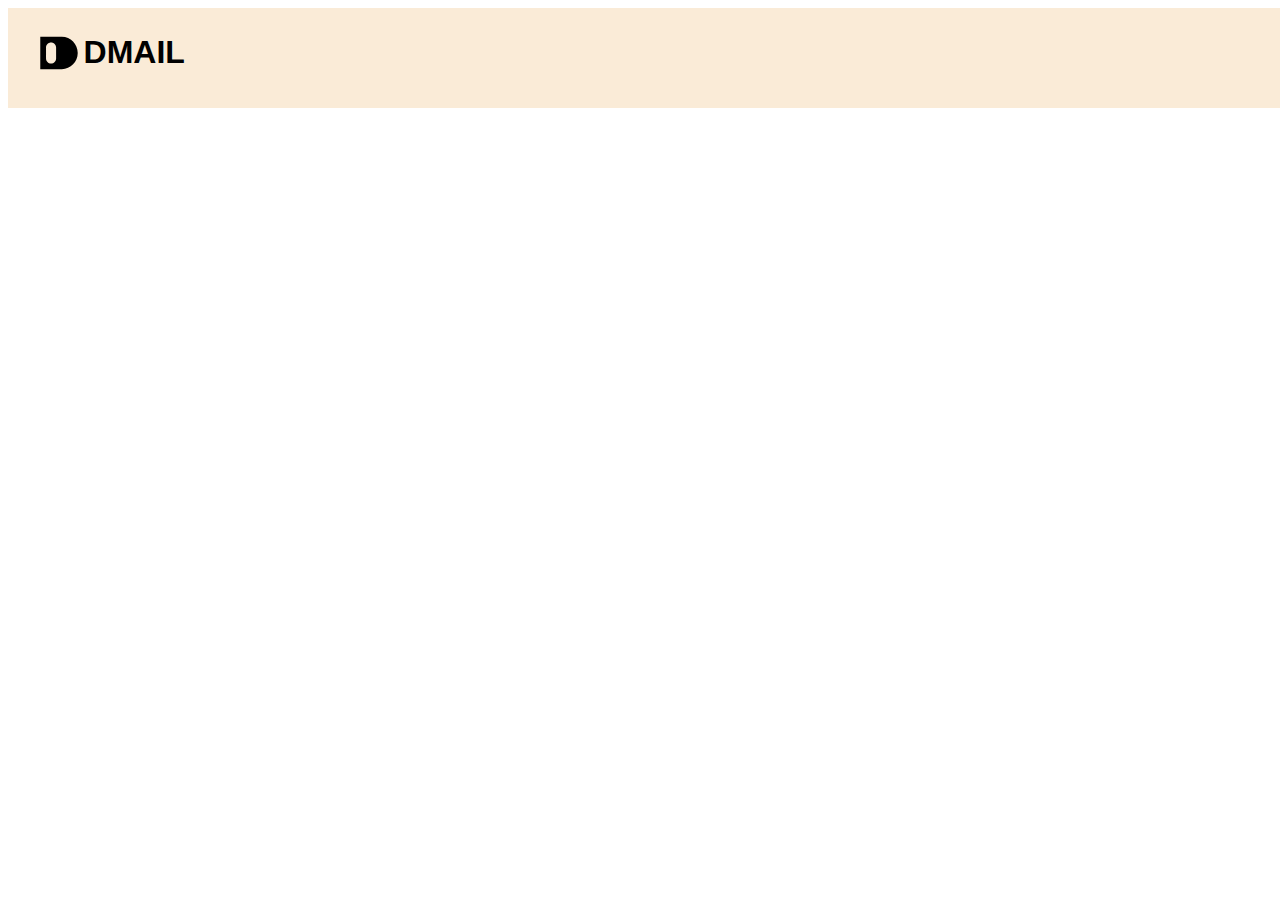
==== index.html @ 25d063ed "header" ====
<!DOCTYPE html>
<html lang="en">

<head>
    <meta charset="UTF-8">
    <meta http-equiv="X-UA-Compatible" content="IE=edge">
    <meta name="viewport" content="width=device-width, initial-scale=1.0">
    <link rel="stylesheet" href="style.css">
    <title>Document</title>
</head>

<header>
    <div class="navbar">
        <div class="header">
            <img src="./assets/Dee.svg" class="logo">
            <h1>DMAIL</h1>
        </div>
    </div>
</header>

<body>

</body>

</html>
---- style.css ----
/* NAV BAR */
.navbar{
    width: 100vw;
    height: 100px;
    background-color: antiquewhite;
}
.logo{
height: 50px;
width: 50px;
}

h1{
    font-family:Arial, Helvetica, sans-serif;
}
.header{
    display: flex;
    flex-direction: row;
    align-items: center;
    padding-top: 5px;
    margin-left: 2vw;
}
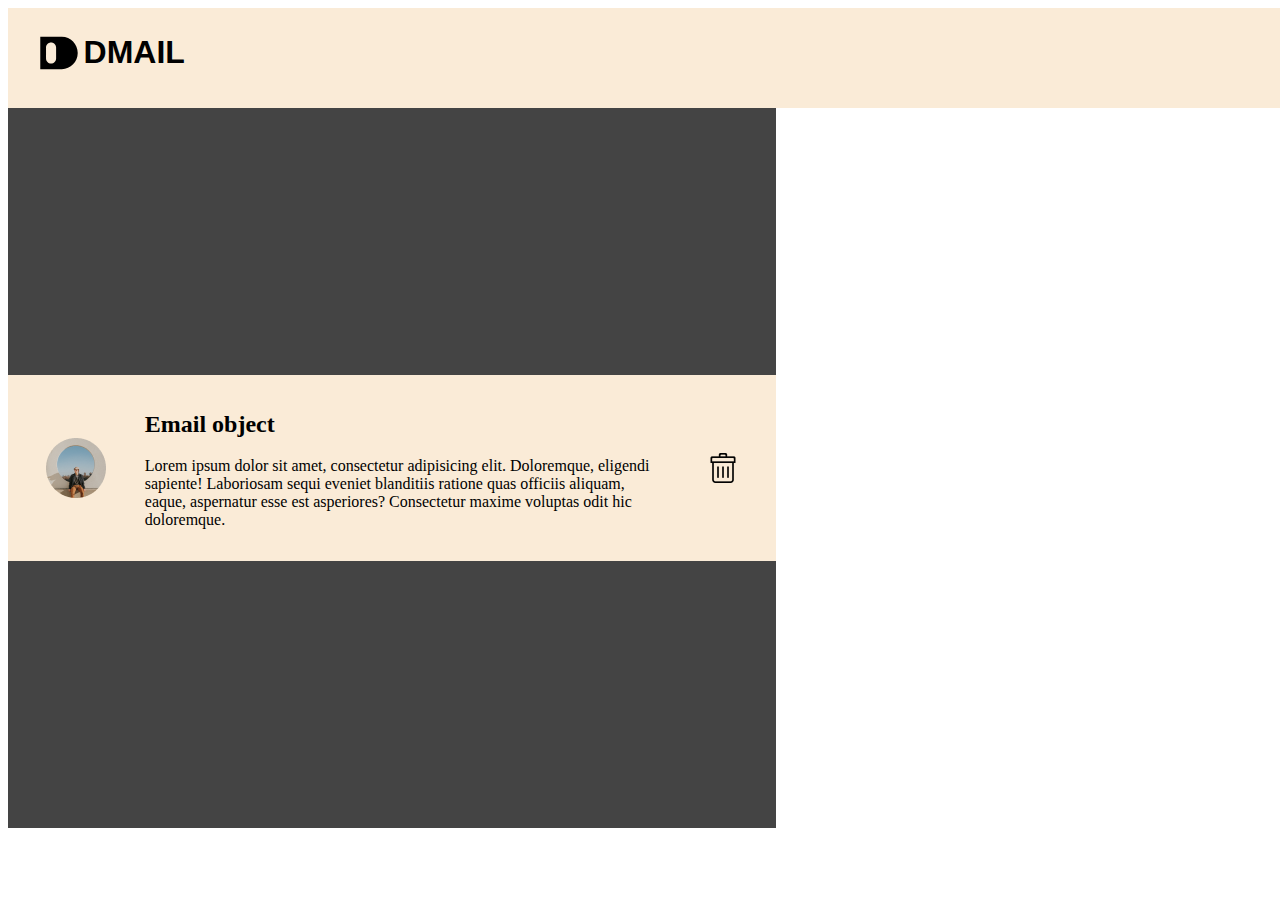
==== commit 4c0711de: "first version body" ====
--- a/index.html
+++ b/index.html
@@ -19,6 +19,18 @@
 </header>
 
 <body>
+    <div class="inboxcontainer">
+        <div class="email">
+            <img src="./assets/profilepicture.png" class="profilepicture">
+            <div class="content">
+                <h2>Email object</h2>
+                <p>Lorem ipsum dolor sit amet, consectetur adipisicing elit. Doloremque, eligendi sapiente! Laboriosam
+                    sequi eveniet blanditiis ratione quas officiis aliquam, eaque, aspernatur esse est asperiores?
+                    Consectetur maxime voluptas odit hic doloremque.</p>
+            </div>
+            <img src="./assets/trash.png" class="trash">
+        </div>
+    </div>
 
 </body>
 
--- a/style.css
+++ b/style.css
@@ -1,4 +1,5 @@
 /* NAV BAR */
+
 .navbar{
     width: 100vw;
     height: 100px;
@@ -18,4 +19,43 @@
     align-items: center;
     padding-top: 5px;
     margin-left: 2vw;
+}
+
+/* INBOX CONTAINER */
+
+.inboxcontainer{
+    width: 60vw;
+    height: 80vh;
+    display: flex;
+    flex-direction: row;
+    justify-content: center;
+    align-items: center;
+    background-color: rgb(68, 68, 68);
+
+}
+
+/* EMAIL */
+.email{
+    display: flex;
+    flex-direction: row;
+    justify-content: center;
+    align-items: center;
+    background-color: antiquewhite;
+    padding-bottom: 2%;
+    padding-top: 2%;
+}
+
+.trash{
+    max-width: 30px;
+    height: 30px;
+    margin-right: 5%;
+}
+
+.profilepicture{
+    margin-left: 5%;
+}
+
+.content{
+    margin-right: 5%;
+    margin-left: 5%;
 }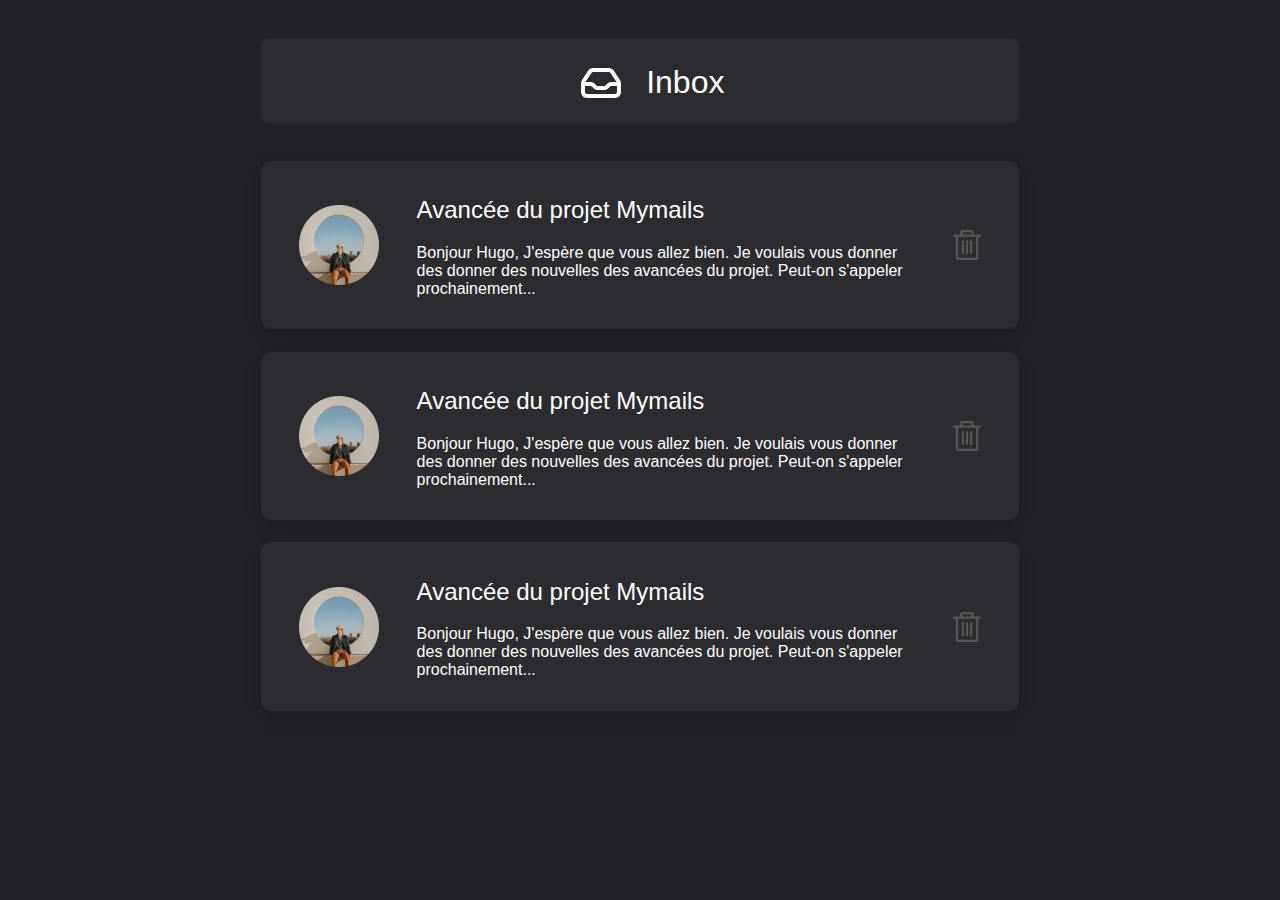
==== commit 33c8364b: "inbox css styling" ====
--- a/index.html
+++ b/index.html
@@ -6,14 +6,15 @@
     <meta http-equiv="X-UA-Compatible" content="IE=edge">
     <meta name="viewport" content="width=device-width, initial-scale=1.0">
     <link rel="stylesheet" href="style.css">
+    <link href="https://fonts.cdnfonts.com/css/sf-pro-display" rel="stylesheet">
     <title>Document</title>
 </head>
 
 <header>
     <div class="navbar">
         <div class="header">
-            <img src="./assets/Dee.svg" class="logo">
-            <h1>DMAIL</h1>
+            <img src="./assets/logo.svg" class="logo">
+            <h1>Inbox</h1>
         </div>
     </div>
 </header>
@@ -23,12 +24,26 @@
         <div class="email">
             <img src="./assets/profilepicture.png" class="profilepicture">
             <div class="content">
-                <h2>Email object</h2>
-                <p>Lorem ipsum dolor sit amet, consectetur adipisicing elit. Doloremque, eligendi sapiente! Laboriosam
-                    sequi eveniet blanditiis ratione quas officiis aliquam, eaque, aspernatur esse est asperiores?
-                    Consectetur maxime voluptas odit hic doloremque.</p>
+                <h2>Avancée du projet Mymails</h2>
+                <p>Bonjour Hugo, J'espère que vous allez bien. Je voulais vous donner des donner des nouvelles des avancées du projet. Peut-on s'appeler prochainement...</p>
             </div>
-            <img src="./assets/trash.png" class="trash">
+            <img src="./assets/trash.svg" class="trash">
+        </div>
+        <div class="email">
+            <img src="./assets/profilepicture.png" class="profilepicture">
+            <div class="content">
+                <h2>Avancée du projet Mymails</h2>
+                <p>Bonjour Hugo, J'espère que vous allez bien. Je voulais vous donner des donner des nouvelles des avancées du projet. Peut-on s'appeler prochainement...</p>
+            </div>
+            <img src="./assets/trash.svg" class="trash">
+        </div>
+        <div class="email">
+            <img src="./assets/profilepicture.png" class="profilepicture">
+            <div class="content">
+                <h2>Avancée du projet Mymails</h2>
+                <p>Bonjour Hugo, J'espère que vous allez bien. Je voulais vous donner des donner des nouvelles des avancées du projet. Peut-on s'appeler prochainement...</p>
+            </div>
+            <img src="./assets/trash.svg" class="trash">
         </div>
     </div>
 
--- a/style.css
+++ b/style.css
@@ -1,37 +1,39 @@
 /* NAV BAR */
 
 .navbar{
-    width: 100vw;
-    height: 100px;
-    background-color: antiquewhite;
-}
-.logo{
-height: 50px;
-width: 50px;
+    margin: auto;
+    margin-top: 3%;
+    width: 60%;
+    background-color: #2C2B30;
+    border-radius: 10px;
 }
 
-h1{
-    font-family:Arial, Helvetica, sans-serif;
+.logo{
+height: 40px;
+width: 40px;
+filter: invert(100%) sepia(19%) saturate(787%) hue-rotate(247deg) brightness(111%) contrast(100%);
+margin-right: 25px;
 }
+
 .header{
     display: flex;
     flex-direction: row;
     align-items: center;
+    justify-content: center;
     padding-top: 5px;
     margin-left: 2vw;
 }
 
 /* INBOX CONTAINER */
 
+body{
+    background-color: #232327;
+}
+
 .inboxcontainer{
-    width: 60vw;
-    height: 80vh;
-    display: flex;
-    flex-direction: row;
-    justify-content: center;
-    align-items: center;
-    background-color: rgb(68, 68, 68);
-
+    margin: auto;
+    margin-top: 3%;
+    width: 60%;
 }
 
 /* EMAIL */
@@ -40,22 +42,57 @@
     flex-direction: row;
     justify-content: center;
     align-items: center;
-    background-color: antiquewhite;
+    background-color: #2C2B30;
     padding-bottom: 2%;
     padding-top: 2%;
+    border-radius: 10px;
+    box-shadow: 0 4px 8px 0 rgba(0, 0, 0, 0.1), 0 6px 20px 0 rgba(0, 0, 0, 0.08);
+    margin-top: 3%;
+
+}
+.email:hover{
+    box-shadow: 0 0 0 0 rgba(0, 0, 0, 0.1), 0 0 0 0 rgba(0, 0, 0, 0.08);
+    outline:2px solid #565656;
 }
 
 .trash{
     max-width: 30px;
     height: 30px;
     margin-right: 5%;
+    filter: invert(31%) sepia(0%) saturate(15%) hue-rotate(85deg) brightness(103%) contrast(92%);
+}
+
+.trash:hover{
+    filter: invert(100%) sepia(19%) saturate(787%) hue-rotate(247deg) brightness(111%) contrast(100%);
+
 }
 
 .profilepicture{
     margin-left: 5%;
+    max-width: 80px;
+    height: 80px;
 }
 
 .content{
     margin-right: 5%;
     margin-left: 5%;
-}+}
+
+/* GLOBAL STYLE PARAMS */
+h1{
+    color: white;
+    font-family: 'SF Pro Display', sans-serif;
+    font-weight: 500;
+}
+
+h2{
+    color: white;
+    font-family: 'SF Pro Display', sans-serif;
+    font-weight: 300;
+}
+
+p{
+    color: white;
+    font-family: 'SF Pro Display', sans-serif;
+    font-weight: 100;
+}
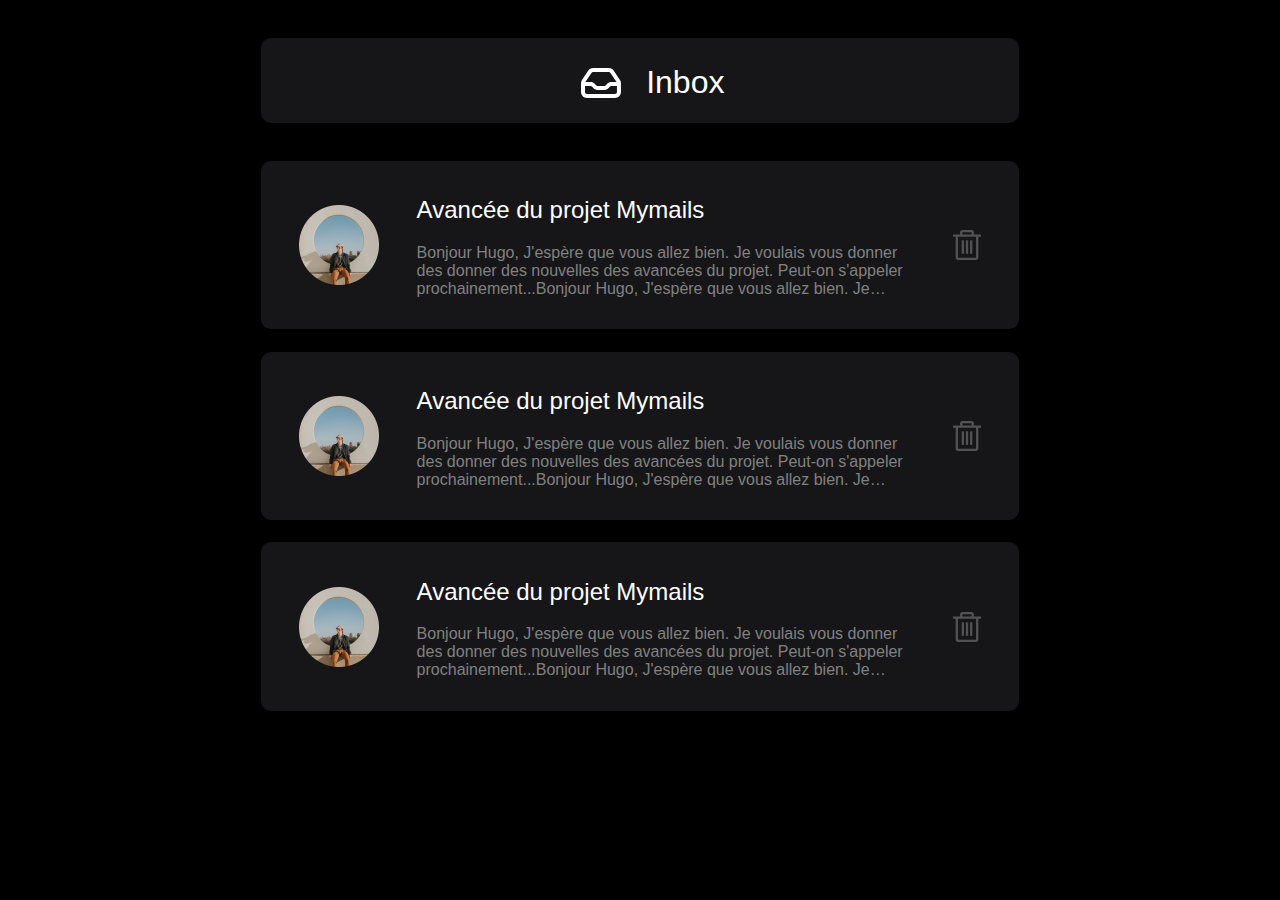
==== commit a8d392c2: "responsive params plus redesign dark mode" ====
--- a/index.html
+++ b/index.html
@@ -7,7 +7,7 @@
     <meta name="viewport" content="width=device-width, initial-scale=1.0">
     <link rel="stylesheet" href="style.css">
     <link href="https://fonts.cdnfonts.com/css/sf-pro-display" rel="stylesheet">
-    <title>Document</title>
+    <title>MyMails project</title>
 </head>
 
 <header>
@@ -25,7 +25,7 @@
             <img src="./assets/profilepicture.png" class="profilepicture">
             <div class="content">
                 <h2>Avancée du projet Mymails</h2>
-                <p>Bonjour Hugo, J'espère que vous allez bien. Je voulais vous donner des donner des nouvelles des avancées du projet. Peut-on s'appeler prochainement...</p>
+                <p>Bonjour Hugo, J'espère que vous allez bien. Je voulais vous donner des donner des nouvelles des avancées du projet. Peut-on s'appeler prochainement...Bonjour Hugo, J'espère que vous allez bien. Je voulais vous donner des donner des nouvelles des avancées du projet. Peut-on s'appeler prochainement..Bonjour Hugo, J'espère que vous allez bien. Je voulais vous donner des donner des nouvelles des avancées du projet. Peut-on s'appeler prochainement..Bonjour Hugo, J'espère que vous allez bien. Je voulais vous donner des donner des nouvelles des avancées du projet. Peut-on s'appeler prochainement..</p>
             </div>
             <img src="./assets/trash.svg" class="trash">
         </div>
@@ -33,7 +33,7 @@
             <img src="./assets/profilepicture.png" class="profilepicture">
             <div class="content">
                 <h2>Avancée du projet Mymails</h2>
-                <p>Bonjour Hugo, J'espère que vous allez bien. Je voulais vous donner des donner des nouvelles des avancées du projet. Peut-on s'appeler prochainement...</p>
+                <p>Bonjour Hugo, J'espère que vous allez bien. Je voulais vous donner des donner des nouvelles des avancées du projet. Peut-on s'appeler prochainement...Bonjour Hugo, J'espère que vous allez bien. Je voulais vous donner des donner des nouvelles des avancées du projet. Peut-on s'appeler prochainement..Bonjour Hugo, J'espère que vous allez bien. Je voulais vous donner des donner des nouvelles des avancées du projet. Peut-on s'appeler prochainement..Bonjour Hugo, J'espère que vous allez bien. Je voulais vous donner des donner des nouvelles des avancées du projet. Peut-on s'appeler prochainement..</p>
             </div>
             <img src="./assets/trash.svg" class="trash">
         </div>
@@ -41,7 +41,7 @@
             <img src="./assets/profilepicture.png" class="profilepicture">
             <div class="content">
                 <h2>Avancée du projet Mymails</h2>
-                <p>Bonjour Hugo, J'espère que vous allez bien. Je voulais vous donner des donner des nouvelles des avancées du projet. Peut-on s'appeler prochainement...</p>
+                <p>Bonjour Hugo, J'espère que vous allez bien. Je voulais vous donner des donner des nouvelles des avancées du projet. Peut-on s'appeler prochainement...Bonjour Hugo, J'espère que vous allez bien. Je voulais vous donner des donner des nouvelles des avancées du projet. Peut-on s'appeler prochainement..Bonjour Hugo, J'espère que vous allez bien. Je voulais vous donner des donner des nouvelles des avancées du projet. Peut-on s'appeler prochainement..Bonjour Hugo, J'espère que vous allez bien. Je voulais vous donner des donner des nouvelles des avancées du projet. Peut-on s'appeler prochainement..</p>
             </div>
             <img src="./assets/trash.svg" class="trash">
         </div>
--- a/style.css
+++ b/style.css
@@ -1,21 +1,21 @@
 /* NAV BAR */
 
-.navbar{
+.navbar {
     margin: auto;
     margin-top: 3%;
     width: 60%;
-    background-color: #2C2B30;
+    background-color: #161618;
     border-radius: 10px;
 }
 
-.logo{
-height: 40px;
-width: 40px;
-filter: invert(100%) sepia(19%) saturate(787%) hue-rotate(247deg) brightness(111%) contrast(100%);
-margin-right: 25px;
+.logo {
+    height: 40px;
+    width: 40px;
+    filter: invert(100%) sepia(19%) saturate(787%) hue-rotate(247deg) brightness(111%) contrast(100%);
+    margin-right: 25px;
 }
 
-.header{
+.header {
     display: flex;
     flex-direction: row;
     align-items: center;
@@ -26,73 +26,110 @@
 
 /* INBOX CONTAINER */
 
-body{
-    background-color: #232327;
+body {
+    background-color: #000000;
 }
 
-.inboxcontainer{
+.inboxcontainer {
     margin: auto;
     margin-top: 3%;
     width: 60%;
 }
 
 /* EMAIL */
-.email{
+.email {
     display: flex;
     flex-direction: row;
     justify-content: center;
     align-items: center;
-    background-color: #2C2B30;
+    background-color: #161618;
     padding-bottom: 2%;
     padding-top: 2%;
     border-radius: 10px;
-    box-shadow: 0 4px 8px 0 rgba(0, 0, 0, 0.1), 0 6px 20px 0 rgba(0, 0, 0, 0.08);
     margin-top: 3%;
 
 }
-.email:hover{
-    box-shadow: 0 0 0 0 rgba(0, 0, 0, 0.1), 0 0 0 0 rgba(0, 0, 0, 0.08);
-    outline:2px solid #565656;
+
+.email:hover {
+    outline: 2px solid #212124;
 }
 
-.trash{
+.trash {
     max-width: 30px;
     height: 30px;
     margin-right: 5%;
-    filter: invert(31%) sepia(0%) saturate(15%) hue-rotate(85deg) brightness(103%) contrast(92%);
+    filter: invert(32%) sepia(6%) saturate(18%) hue-rotate(73deg) brightness(91%) contrast(87%);
+
+
 }
 
-.trash:hover{
+.trash:hover {
     filter: invert(100%) sepia(19%) saturate(787%) hue-rotate(247deg) brightness(111%) contrast(100%);
 
 }
 
-.profilepicture{
+.profilepicture {
     margin-left: 5%;
-    max-width: 80px;
+    width: 80px;
     height: 80px;
 }
 
-.content{
+.content {
     margin-right: 5%;
     margin-left: 5%;
 }
 
 /* GLOBAL STYLE PARAMS */
-h1{
+h1 {
     color: white;
     font-family: 'SF Pro Display', sans-serif;
     font-weight: 500;
 }
 
-h2{
+h2 {
     color: white;
     font-family: 'SF Pro Display', sans-serif;
     font-weight: 300;
 }
 
-p{
-    color: white;
+p {
+    color: #818181;
     font-family: 'SF Pro Display', sans-serif;
     font-weight: 100;
+    display: -webkit-box;
+    overflow: hidden;
+    -webkit-line-clamp: 3;
+    -webkit-box-orient: vertical;
 }
+
+/* MEDIA QUERIES */
+
+@media only screen and (max-width: 800px) {
+    .inboxcontainer {
+        margin: auto;
+        margin-top: 3%;
+        width: 100%;
+    }
+
+    .navbar {
+        width: 100%;
+    }
+
+    p {
+        display: -webkit-box;
+        overflow: hidden;
+        -webkit-line-clamp: 3;
+        -webkit-box-orient: vertical;
+    }
+
+    .email {
+        display: flex;
+        flex-direction: row;
+        justify-content: flex-start;
+        align-items: center;
+    }
+
+    .trash {
+        display: none;
+    }
+}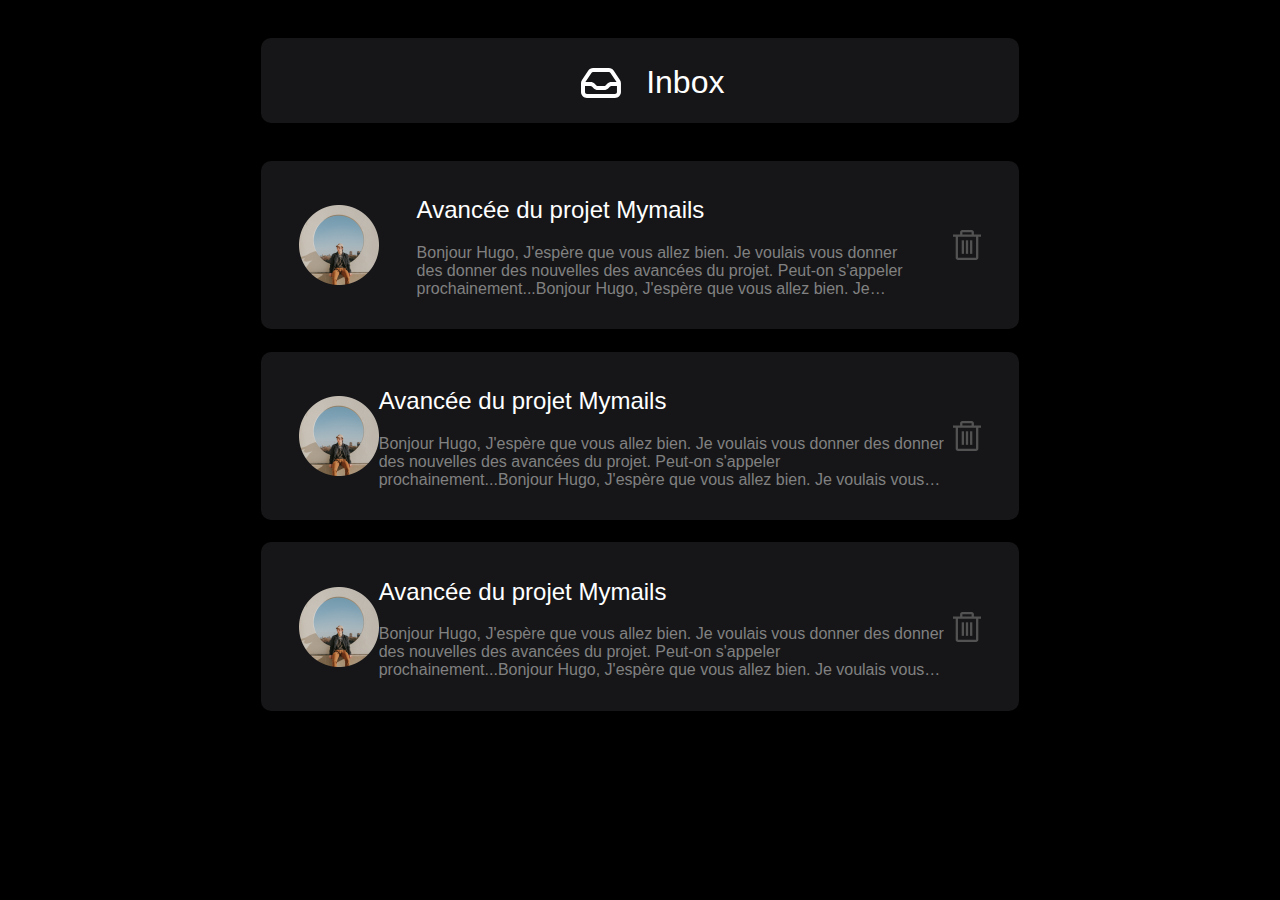
==== commit 5c6ed472: "welcome page design, refacto index quick fixes on css style and rename with class" ====
--- a/index.html
+++ b/index.html
@@ -7,7 +7,7 @@
     <meta name="viewport" content="width=device-width, initial-scale=1.0">
     <link rel="stylesheet" href="style.css">
     <link href="https://fonts.cdnfonts.com/css/sf-pro-display" rel="stylesheet">
-    <title>MyMails project</title>
+    <title>All my inbox mails</title>
 </head>
 
 <header>
@@ -23,25 +23,25 @@
     <div class="inboxcontainer">
         <div class="email">
             <img src="./assets/profilepicture.png" class="profilepicture">
-            <div class="content">
-                <h2>Avancée du projet Mymails</h2>
-                <p>Bonjour Hugo, J'espère que vous allez bien. Je voulais vous donner des donner des nouvelles des avancées du projet. Peut-on s'appeler prochainement...Bonjour Hugo, J'espère que vous allez bien. Je voulais vous donner des donner des nouvelles des avancées du projet. Peut-on s'appeler prochainement..Bonjour Hugo, J'espère que vous allez bien. Je voulais vous donner des donner des nouvelles des avancées du projet. Peut-on s'appeler prochainement..Bonjour Hugo, J'espère que vous allez bien. Je voulais vous donner des donner des nouvelles des avancées du projet. Peut-on s'appeler prochainement..</p>
+            <div class="content-container">
+                <h2 class="email-object">Avancée du projet Mymails</h2>
+                <p class="email-content">Bonjour Hugo, J'espère que vous allez bien. Je voulais vous donner des donner des nouvelles des avancées du projet. Peut-on s'appeler prochainement...Bonjour Hugo, J'espère que vous allez bien. Je voulais vous donner des donner des nouvelles des avancées du projet. Peut-on s'appeler prochainement..Bonjour Hugo, J'espère que vous allez bien. Je voulais vous donner des donner des nouvelles des avancées du projet. Peut-on s'appeler prochainement..Bonjour Hugo, J'espère que vous allez bien. Je voulais vous donner des donner des nouvelles des avancées du projet. Peut-on s'appeler prochainement..</p>
             </div>
             <img src="./assets/trash.svg" class="trash">
         </div>
         <div class="email">
             <img src="./assets/profilepicture.png" class="profilepicture">
             <div class="content">
-                <h2>Avancée du projet Mymails</h2>
-                <p>Bonjour Hugo, J'espère que vous allez bien. Je voulais vous donner des donner des nouvelles des avancées du projet. Peut-on s'appeler prochainement...Bonjour Hugo, J'espère que vous allez bien. Je voulais vous donner des donner des nouvelles des avancées du projet. Peut-on s'appeler prochainement..Bonjour Hugo, J'espère que vous allez bien. Je voulais vous donner des donner des nouvelles des avancées du projet. Peut-on s'appeler prochainement..Bonjour Hugo, J'espère que vous allez bien. Je voulais vous donner des donner des nouvelles des avancées du projet. Peut-on s'appeler prochainement..</p>
+                <h2 class="email-object">Avancée du projet Mymails</h2>
+                <p class="email-content">Bonjour Hugo, J'espère que vous allez bien. Je voulais vous donner des donner des nouvelles des avancées du projet. Peut-on s'appeler prochainement...Bonjour Hugo, J'espère que vous allez bien. Je voulais vous donner des donner des nouvelles des avancées du projet. Peut-on s'appeler prochainement..Bonjour Hugo, J'espère que vous allez bien. Je voulais vous donner des donner des nouvelles des avancées du projet. Peut-on s'appeler prochainement..Bonjour Hugo, J'espère que vous allez bien. Je voulais vous donner des donner des nouvelles des avancées du projet. Peut-on s'appeler prochainement..</p>
             </div>
             <img src="./assets/trash.svg" class="trash">
         </div>
         <div class="email">
             <img src="./assets/profilepicture.png" class="profilepicture">
             <div class="content">
-                <h2>Avancée du projet Mymails</h2>
-                <p>Bonjour Hugo, J'espère que vous allez bien. Je voulais vous donner des donner des nouvelles des avancées du projet. Peut-on s'appeler prochainement...Bonjour Hugo, J'espère que vous allez bien. Je voulais vous donner des donner des nouvelles des avancées du projet. Peut-on s'appeler prochainement..Bonjour Hugo, J'espère que vous allez bien. Je voulais vous donner des donner des nouvelles des avancées du projet. Peut-on s'appeler prochainement..Bonjour Hugo, J'espère que vous allez bien. Je voulais vous donner des donner des nouvelles des avancées du projet. Peut-on s'appeler prochainement..</p>
+                <h2 class="email-object">Avancée du projet Mymails</h2>
+                <p class="email-content">Bonjour Hugo, J'espère que vous allez bien. Je voulais vous donner des donner des nouvelles des avancées du projet. Peut-on s'appeler prochainement...Bonjour Hugo, J'espère que vous allez bien. Je voulais vous donner des donner des nouvelles des avancées du projet. Peut-on s'appeler prochainement..Bonjour Hugo, J'espère que vous allez bien. Je voulais vous donner des donner des nouvelles des avancées du projet. Peut-on s'appeler prochainement..Bonjour Hugo, J'espère que vous allez bien. Je voulais vous donner des donner des nouvelles des avancées du projet. Peut-on s'appeler prochainement..</p>
             </div>
             <img src="./assets/trash.svg" class="trash">
         </div>
--- a/style.css
+++ b/style.css
@@ -1,3 +1,68 @@
+/* WELCOME PAGE */
+.welcome-container{
+    width: 100vw;
+    height: 100vh;
+    background-color:#000000;
+    display: flex;
+    flex-direction: column;
+    background-image: url(./assets/background-img-welcome.jpg);
+    background-repeat: no-repeat;
+    background-size: cover;
+}
+
+.welcome-content{
+    display: flex;
+    flex-direction: column;
+    justify-content: center;
+    align-items: center;
+    margin: auto;
+    padding: 50px;
+    width: 50%;
+    height: 50%;
+    background-color: #161618;
+    border-radius: 10px;
+    outline: 2px solid #212124;
+    box-shadow: 0px 20px 20px 3px #000000;
+}
+
+.mainlogo{
+    height: 80px;
+    width: 80px;
+}
+
+
+.button {
+    display: inline;
+    width: auto;
+    height: 35px;
+    background: #FFFFFF;
+    margin-top: 30px;
+    padding: 20px;
+    text-align:center;
+    border-radius: 5px;
+    color:#000000;
+    font-weight: bold;
+    line-height: 30px;
+    font-size: 18px;
+    font-weight: 800;
+    font-family: 'SF Pro Display', sans-serif;
+    text-decoration: none; 
+}
+
+.disclamer{
+    color: #818181;
+    font-family: 'SF Pro Display', sans-serif;
+    text-align: center;
+}
+
+.tagline{
+    color: white;
+    font-family: 'SF Pro Display', sans-serif;
+    font-weight: 300;
+    text-align: center;
+}
+
+/* MY MAILS */
 /* NAV BAR */
 
 .navbar {
@@ -74,25 +139,18 @@
     height: 80px;
 }
 
-.content {
+.content-container {
     margin-right: 5%;
     margin-left: 5%;
 }
 
-/* GLOBAL STYLE PARAMS */
-h1 {
+.email-object {
     color: white;
     font-family: 'SF Pro Display', sans-serif;
-    font-weight: 500;
-}
-
-h2 {
-    color: white;
-    font-family: 'SF Pro Display', sans-serif;
     font-weight: 300;
 }
 
-p {
+.email-content {
     color: #818181;
     font-family: 'SF Pro Display', sans-serif;
     font-weight: 100;
@@ -102,6 +160,13 @@
     -webkit-box-orient: vertical;
 }
 
+/* GLOBAL STYLE PARAMS */
+h1 {
+    color: white;
+    font-family: 'SF Pro Display', sans-serif;
+    font-weight: 500;
+}
+
 /* MEDIA QUERIES */
 
 @media only screen and (max-width: 800px) {
@@ -115,7 +180,7 @@
         width: 100%;
     }
 
-    p {
+    .email-content {
         display: -webkit-box;
         overflow: hidden;
         -webkit-line-clamp: 3;
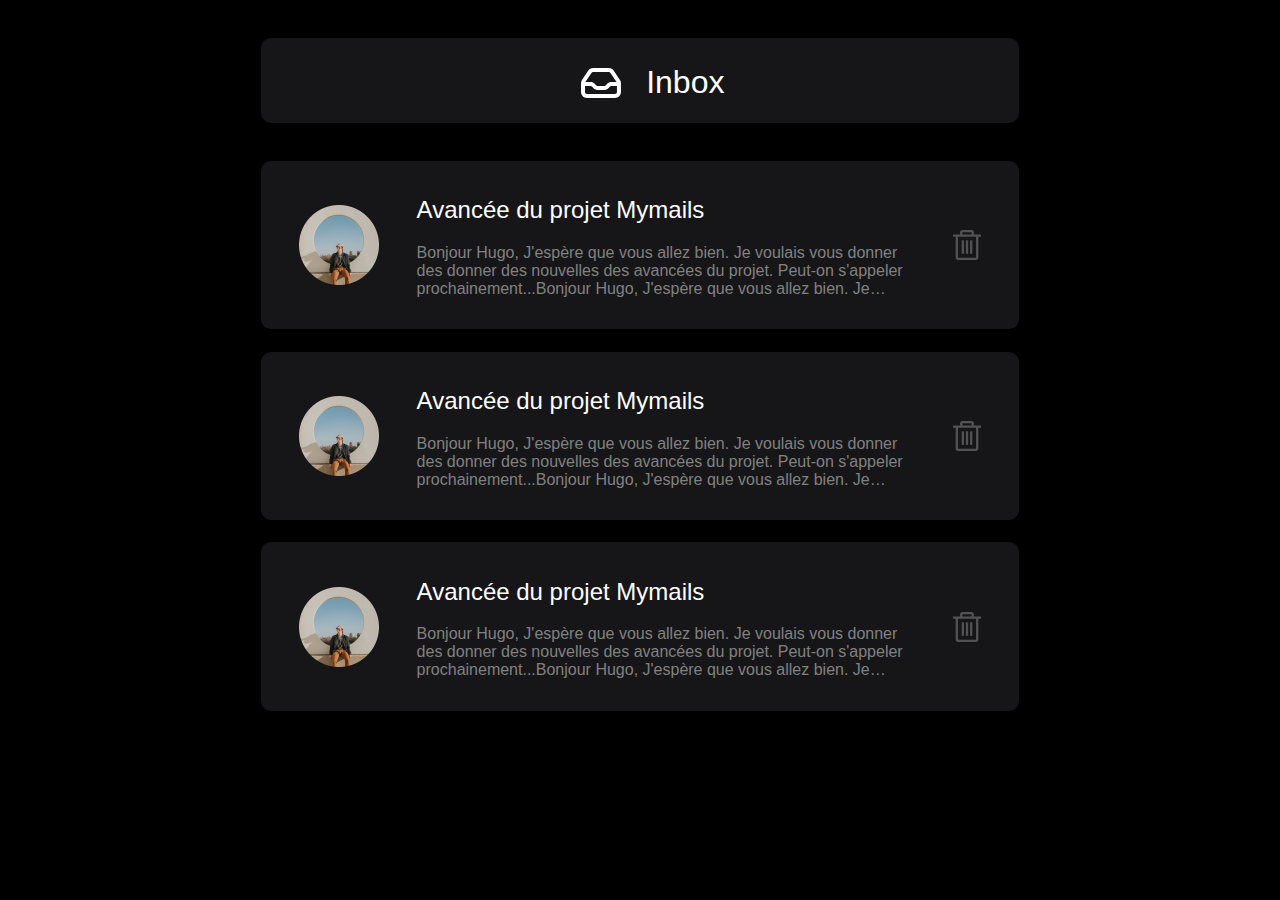
==== commit 388eb992: "signup form and refacto other page" ====
--- a/index.html
+++ b/index.html
@@ -31,7 +31,7 @@
         </div>
         <div class="email">
             <img src="./assets/profilepicture.png" class="profilepicture">
-            <div class="content">
+            <div class="content-container">
                 <h2 class="email-object">Avancée du projet Mymails</h2>
                 <p class="email-content">Bonjour Hugo, J'espère que vous allez bien. Je voulais vous donner des donner des nouvelles des avancées du projet. Peut-on s'appeler prochainement...Bonjour Hugo, J'espère que vous allez bien. Je voulais vous donner des donner des nouvelles des avancées du projet. Peut-on s'appeler prochainement..Bonjour Hugo, J'espère que vous allez bien. Je voulais vous donner des donner des nouvelles des avancées du projet. Peut-on s'appeler prochainement..Bonjour Hugo, J'espère que vous allez bien. Je voulais vous donner des donner des nouvelles des avancées du projet. Peut-on s'appeler prochainement..</p>
             </div>
@@ -39,7 +39,7 @@
         </div>
         <div class="email">
             <img src="./assets/profilepicture.png" class="profilepicture">
-            <div class="content">
+            <div class="content-container">
                 <h2 class="email-object">Avancée du projet Mymails</h2>
                 <p class="email-content">Bonjour Hugo, J'espère que vous allez bien. Je voulais vous donner des donner des nouvelles des avancées du projet. Peut-on s'appeler prochainement...Bonjour Hugo, J'espère que vous allez bien. Je voulais vous donner des donner des nouvelles des avancées du projet. Peut-on s'appeler prochainement..Bonjour Hugo, J'espère que vous allez bien. Je voulais vous donner des donner des nouvelles des avancées du projet. Peut-on s'appeler prochainement..Bonjour Hugo, J'espère que vous allez bien. Je voulais vous donner des donner des nouvelles des avancées du projet. Peut-on s'appeler prochainement..</p>
             </div>
--- a/style.css
+++ b/style.css
@@ -17,8 +17,8 @@
     align-items: center;
     margin: auto;
     padding: 50px;
-    width: 50%;
-    height: 50%;
+    width: 50%
+    height:50%;
     background-color: #161618;
     border-radius: 10px;
     outline: 2px solid #212124;
@@ -30,6 +30,143 @@
     width: 80px;
 }
 
+
+.disclamer{
+    color: #818181;
+    font-family: 'SF Pro Display', sans-serif;
+    text-align: center;
+}
+
+.tagline{
+    color: white;
+    font-family: 'SF Pro Display', sans-serif;
+    font-weight: 300;
+    text-align: center;
+}
+
+/* SIGN UP FORM */
+/* NOTHING HERE : SEE GLOBAL PARAMS BELOW FOR FORM CSS PARAMS 
+AS THEY WILL BE REUSED ON OTHER PAGES */
+
+
+/* MY MAILS */
+/* NAV BAR */
+
+.navbar {
+    margin: auto;
+    margin-top: 3%;
+    width: 60%;
+    background-color: #161618;
+    border-radius: 10px;
+}
+
+.logo {
+    height: 40px;
+    width: 40px;
+    filter: invert(100%) sepia(19%) saturate(787%) hue-rotate(247deg) brightness(111%) contrast(100%);
+    margin-right: 25px;
+}
+
+.header {
+    display: flex;
+    flex-direction: row;
+    align-items: center;
+    justify-content: center;
+    padding-top: 5px;
+    margin-left: 2vw;
+}
+
+.email-object{
+    color: white;
+    font-family: 'SF Pro Display', sans-serif;
+    font-weight: 300;
+    text-align: left;
+}
+
+/* INBOX CONTAINER */
+
+body {
+    background-color: #000000;
+}
+
+.inboxcontainer {
+    margin: auto;
+    margin-top: 3%;
+    width: 60%;
+}
+
+/* EMAIL */
+.email {
+    display: flex;
+    flex-direction: row;
+    justify-content: center;
+    align-items: center;
+    background-color: #161618;
+    padding-bottom: 2%;
+    padding-top: 2%;
+    border-radius: 10px;
+    margin-top: 3%;
+
+}
+
+.email:hover {
+    outline: 2px solid #212124;
+}
+
+.trash {
+    max-width: 30px;
+    height: 30px;
+    margin-right: 5%;
+    filter: invert(32%) sepia(6%) saturate(18%) hue-rotate(73deg) brightness(91%) contrast(87%);
+
+
+}
+
+.trash:hover {
+    filter: invert(100%) sepia(19%) saturate(787%) hue-rotate(247deg) brightness(111%) contrast(100%);
+
+}
+
+.profilepicture {
+    margin-left: 5%;
+    width: 80px;
+    height: 80px;
+}
+
+.content-container {
+    margin-right: 5%;
+    margin-left: 5%;
+}
+
+.email-object {
+    color: white;
+    font-family: 'SF Pro Display', sans-serif;
+    font-weight: 300;
+}
+
+.email-content {
+    color: #818181;
+    font-family: 'SF Pro Display', sans-serif;
+    font-weight: 100;
+    display: -webkit-box;
+    overflow: hidden;
+    -webkit-line-clamp: 3;
+    -webkit-box-orient: vertical;
+}
+
+/* GLOBAL STYLE PARAMS */
+h1 {
+    color: white;
+    font-family: 'SF Pro Display', sans-serif;
+    font-weight: 500;
+}
+
+h2{
+    color: white;
+    font-family: 'SF Pro Display', sans-serif;
+    font-weight: 300;
+    text-align: center;
+}
 
 .button {
     display: inline;
@@ -49,123 +186,31 @@
     text-decoration: none; 
 }
 
-.disclamer{
-    color: #818181;
-    font-family: 'SF Pro Display', sans-serif;
-    text-align: center;
-}
-
-.tagline{
-    color: white;
-    font-family: 'SF Pro Display', sans-serif;
-    font-weight: 300;
-    text-align: center;
-}
-
-/* MY MAILS */
-/* NAV BAR */
-
-.navbar {
-    margin: auto;
-    margin-top: 3%;
-    width: 60%;
-    background-color: #161618;
-    border-radius: 10px;
-}
-
-.logo {
-    height: 40px;
-    width: 40px;
-    filter: invert(100%) sepia(19%) saturate(787%) hue-rotate(247deg) brightness(111%) contrast(100%);
-    margin-right: 25px;
-}
-
-.header {
-    display: flex;
-    flex-direction: row;
-    align-items: center;
-    justify-content: center;
-    padding-top: 5px;
-    margin-left: 2vw;
-}
-
-/* INBOX CONTAINER */
-
-body {
-    background-color: #000000;
-}
-
-.inboxcontainer {
-    margin: auto;
-    margin-top: 3%;
-    width: 60%;
-}
-
-/* EMAIL */
-.email {
-    display: flex;
-    flex-direction: row;
-    justify-content: center;
-    align-items: center;
-    background-color: #161618;
-    padding-bottom: 2%;
-    padding-top: 2%;
-    border-radius: 10px;
-    margin-top: 3%;
-
-}
-
-.email:hover {
-    outline: 2px solid #212124;
-}
-
-.trash {
-    max-width: 30px;
-    height: 30px;
-    margin-right: 5%;
-    filter: invert(32%) sepia(6%) saturate(18%) hue-rotate(73deg) brightness(91%) contrast(87%);
-
-
-}
-
-.trash:hover {
-    filter: invert(100%) sepia(19%) saturate(787%) hue-rotate(247deg) brightness(111%) contrast(100%);
-
-}
-
-.profilepicture {
-    margin-left: 5%;
-    width: 80px;
-    height: 80px;
-}
-
-.content-container {
-    margin-right: 5%;
-    margin-left: 5%;
-}
-
-.email-object {
-    color: white;
-    font-family: 'SF Pro Display', sans-serif;
-    font-weight: 300;
-}
-
-.email-content {
-    color: #818181;
-    font-family: 'SF Pro Display', sans-serif;
-    font-weight: 100;
-    display: -webkit-box;
-    overflow: hidden;
-    -webkit-line-clamp: 3;
-    -webkit-box-orient: vertical;
-}
-
-/* GLOBAL STYLE PARAMS */
-h1 {
-    color: white;
-    font-family: 'SF Pro Display', sans-serif;
-    font-weight: 500;
-}
+input{
+    font-size: 18px;
+    font-size: max(16px, 1em);
+    font-family: 'SF Pro Display', sans-serif; ;
+    display: flex;
+    flex-direction: column;
+    align-items: center;
+    padding: 1em;
+    margin-bottom: 2em;
+    background-color:#000000;
+    color: #FFFFFF;
+    border: 2px solid #212124;
+    border-radius: 3px;
+    width: 100%;
+}
+
+input:focus{
+    color: #FFFFFF;
+}
+
+label{
+    font-family: 'SF Pro Display', sans-serif; 
+    color: #FFFFFF;
+}
+
 
 /* MEDIA QUERIES */
 
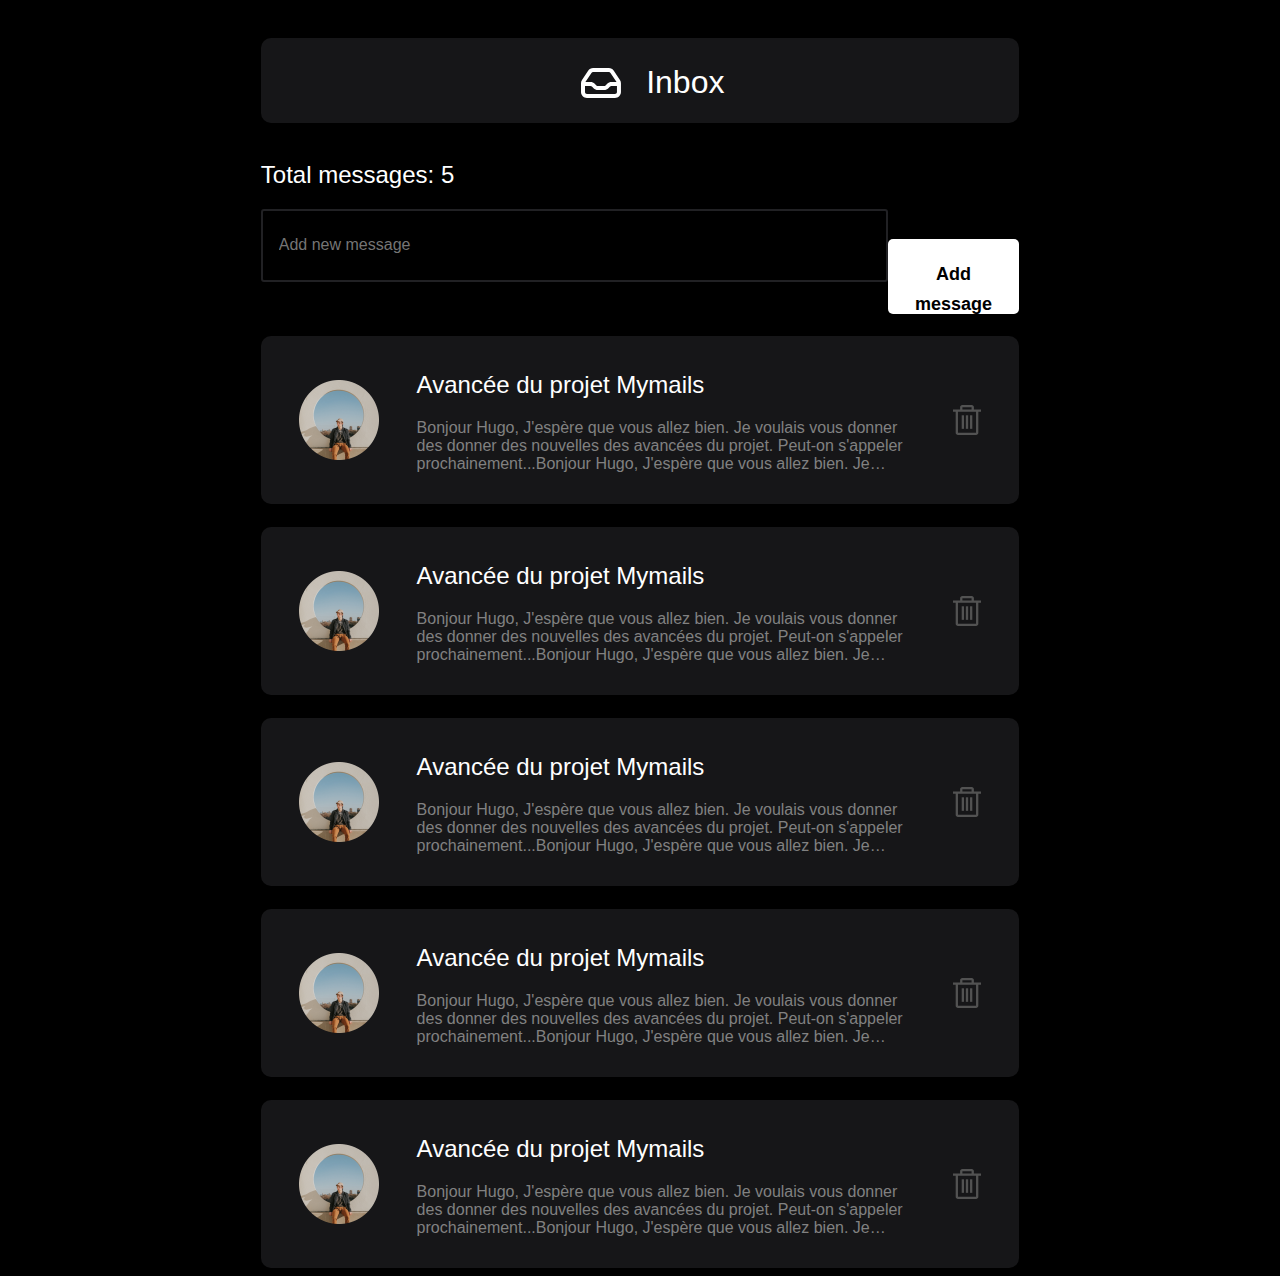
==== commit 028a9f41: "adding email counter & delete message" ====
--- a/index.html
+++ b/index.html
@@ -21,11 +21,40 @@
 
 <body>
     <div class="inboxcontainer">
+        <div class="counter"> 
+            <h2> Total messages: <span id="emailcounter">0</span></h2>
+        </div>
+        <div class="newmessage">
+            <input type="text" id="inputnewmessage" placeholder="Add new message">
+            <a href="index.html" class="button">Add message</a>
+        </div>
         <div class="email">
             <img src="./assets/profilepicture.png" class="profilepicture">
             <div class="content-container">
                 <h2 class="email-object">Avancée du projet Mymails</h2>
-                <p class="email-content">Bonjour Hugo, J'espère que vous allez bien. Je voulais vous donner des donner des nouvelles des avancées du projet. Peut-on s'appeler prochainement...Bonjour Hugo, J'espère que vous allez bien. Je voulais vous donner des donner des nouvelles des avancées du projet. Peut-on s'appeler prochainement..Bonjour Hugo, J'espère que vous allez bien. Je voulais vous donner des donner des nouvelles des avancées du projet. Peut-on s'appeler prochainement..Bonjour Hugo, J'espère que vous allez bien. Je voulais vous donner des donner des nouvelles des avancées du projet. Peut-on s'appeler prochainement..</p>
+                <p class="email-content">Bonjour Hugo, J'espère que vous allez bien. Je voulais vous donner des donner
+                    des nouvelles des avancées du projet. Peut-on s'appeler prochainement...Bonjour Hugo, J'espère que
+                    vous allez bien. Je voulais vous donner des donner des nouvelles des avancées du projet. Peut-on
+                    s'appeler prochainement..Bonjour Hugo, J'espère que vous allez bien. Je voulais vous donner des
+                    donner des nouvelles des avancées du projet. Peut-on s'appeler prochainement..Bonjour Hugo, J'espère
+                    que vous allez bien. Je voulais vous donner des donner des nouvelles des avancées du projet. Peut-on
+                    s'appeler prochainement..</p>
+            </div>
+            <img src="./assets/trash.svg" class="trash">
+        </div>
+        
+        
+        <div class="email">
+            <img src="./assets/profilepicture.png" class="profilepicture">
+            <div class="content-container">
+                <h2 class="email-object">Avancée du projet Mymails</h2>
+                <p class="email-content">Bonjour Hugo, J'espère que vous allez bien. Je voulais vous donner des donner
+                    des nouvelles des avancées du projet. Peut-on s'appeler prochainement...Bonjour Hugo, J'espère que
+                    vous allez bien. Je voulais vous donner des donner des nouvelles des avancées du projet. Peut-on
+                    s'appeler prochainement..Bonjour Hugo, J'espère que vous allez bien. Je voulais vous donner des
+                    donner des nouvelles des avancées du projet. Peut-on s'appeler prochainement..Bonjour Hugo, J'espère
+                    que vous allez bien. Je voulais vous donner des donner des nouvelles des avancées du projet. Peut-on
+                    s'appeler prochainement..</p>
             </div>
             <img src="./assets/trash.svg" class="trash">
         </div>
@@ -33,7 +62,13 @@
             <img src="./assets/profilepicture.png" class="profilepicture">
             <div class="content-container">
                 <h2 class="email-object">Avancée du projet Mymails</h2>
-                <p class="email-content">Bonjour Hugo, J'espère que vous allez bien. Je voulais vous donner des donner des nouvelles des avancées du projet. Peut-on s'appeler prochainement...Bonjour Hugo, J'espère que vous allez bien. Je voulais vous donner des donner des nouvelles des avancées du projet. Peut-on s'appeler prochainement..Bonjour Hugo, J'espère que vous allez bien. Je voulais vous donner des donner des nouvelles des avancées du projet. Peut-on s'appeler prochainement..Bonjour Hugo, J'espère que vous allez bien. Je voulais vous donner des donner des nouvelles des avancées du projet. Peut-on s'appeler prochainement..</p>
+                <p class="email-content">Bonjour Hugo, J'espère que vous allez bien. Je voulais vous donner des donner
+                    des nouvelles des avancées du projet. Peut-on s'appeler prochainement...Bonjour Hugo, J'espère que
+                    vous allez bien. Je voulais vous donner des donner des nouvelles des avancées du projet. Peut-on
+                    s'appeler prochainement..Bonjour Hugo, J'espère que vous allez bien. Je voulais vous donner des
+                    donner des nouvelles des avancées du projet. Peut-on s'appeler prochainement..Bonjour Hugo, J'espère
+                    que vous allez bien. Je voulais vous donner des donner des nouvelles des avancées du projet. Peut-on
+                    s'appeler prochainement..</p>
             </div>
             <img src="./assets/trash.svg" class="trash">
         </div>
@@ -41,12 +76,32 @@
             <img src="./assets/profilepicture.png" class="profilepicture">
             <div class="content-container">
                 <h2 class="email-object">Avancée du projet Mymails</h2>
-                <p class="email-content">Bonjour Hugo, J'espère que vous allez bien. Je voulais vous donner des donner des nouvelles des avancées du projet. Peut-on s'appeler prochainement...Bonjour Hugo, J'espère que vous allez bien. Je voulais vous donner des donner des nouvelles des avancées du projet. Peut-on s'appeler prochainement..Bonjour Hugo, J'espère que vous allez bien. Je voulais vous donner des donner des nouvelles des avancées du projet. Peut-on s'appeler prochainement..Bonjour Hugo, J'espère que vous allez bien. Je voulais vous donner des donner des nouvelles des avancées du projet. Peut-on s'appeler prochainement..</p>
+                <p class="email-content">Bonjour Hugo, J'espère que vous allez bien. Je voulais vous donner des donner
+                    des nouvelles des avancées du projet. Peut-on s'appeler prochainement...Bonjour Hugo, J'espère que
+                    vous allez bien. Je voulais vous donner des donner des nouvelles des avancées du projet. Peut-on
+                    s'appeler prochainement..Bonjour Hugo, J'espère que vous allez bien. Je voulais vous donner des
+                    donner des nouvelles des avancées du projet. Peut-on s'appeler prochainement..Bonjour Hugo, J'espère
+                    que vous allez bien. Je voulais vous donner des donner des nouvelles des avancées du projet. Peut-on
+                    s'appeler prochainement..</p>
+            </div>
+            <img src="./assets/trash.svg" class="trash">
+        </div>
+        <div class="email">
+            <img src="./assets/profilepicture.png" class="profilepicture">
+            <div class="content-container">
+                <h2 class="email-object">Avancée du projet Mymails</h2>
+                <p class="email-content">Bonjour Hugo, J'espère que vous allez bien. Je voulais vous donner des donner
+                    des nouvelles des avancées du projet. Peut-on s'appeler prochainement...Bonjour Hugo, J'espère que
+                    vous allez bien. Je voulais vous donner des donner des nouvelles des avancées du projet. Peut-on
+                    s'appeler prochainement..Bonjour Hugo, J'espère que vous allez bien. Je voulais vous donner des
+                    donner des nouvelles des avancées du projet. Peut-on s'appeler prochainement..Bonjour Hugo, J'espère
+                    que vous allez bien. Je voulais vous donner des donner des nouvelles des avancées du projet. Peut-on
+                    s'appeler prochainement..</p>
             </div>
             <img src="./assets/trash.svg" class="trash">
         </div>
     </div>
-
+<script src="script.js"></script>
 </body>
 
 </html>--- a/style.css
+++ b/style.css
@@ -1,8 +1,8 @@
 /* WELCOME PAGE */
-.welcome-container{
+.welcome-container {
     width: 100vw;
     height: 100vh;
-    background-color:#000000;
+    background-color: #000000;
     display: flex;
     flex-direction: column;
     background-image: url(./assets/background-img-welcome.jpg);
@@ -10,34 +10,33 @@
     background-size: cover;
 }
 
-.welcome-content{
+.welcome-content {
     display: flex;
     flex-direction: column;
     justify-content: center;
     align-items: center;
     margin: auto;
     padding: 50px;
-    width: 50%
-    height:50%;
+    width: 50%;
     background-color: #161618;
     border-radius: 10px;
     outline: 2px solid #212124;
     box-shadow: 0px 20px 20px 3px #000000;
 }
 
-.mainlogo{
+.mainlogo {
     height: 80px;
     width: 80px;
 }
 
 
-.disclamer{
+.disclamer {
     color: #818181;
     font-family: 'SF Pro Display', sans-serif;
     text-align: center;
 }
 
-.tagline{
+.tagline {
     color: white;
     font-family: 'SF Pro Display', sans-serif;
     font-weight: 300;
@@ -76,7 +75,7 @@
     margin-left: 2vw;
 }
 
-.email-object{
+.email-object {
     color: white;
     font-family: 'SF Pro Display', sans-serif;
     font-weight: 300;
@@ -93,6 +92,14 @@
     margin: auto;
     margin-top: 3%;
     width: 60%;
+}
+/* ADD NEW MESSAGE */
+
+.newmessage{
+    display: flex;
+    flex-direction: row;
+    align-items: ;
+
 }
 
 /* EMAIL */
@@ -161,11 +168,11 @@
     font-weight: 500;
 }
 
-h2{
-    color: white;
-    font-family: 'SF Pro Display', sans-serif;
-    font-weight: 300;
-    text-align: center;
+h2 {
+    color: white;
+    font-family: 'SF Pro Display', sans-serif;
+    font-weight: 300;
+
 }
 
 .button {
@@ -175,39 +182,40 @@
     background: #FFFFFF;
     margin-top: 30px;
     padding: 20px;
-    text-align:center;
+    text-align: center;
     border-radius: 5px;
-    color:#000000;
+    color: #000000;
     font-weight: bold;
     line-height: 30px;
     font-size: 18px;
     font-weight: 800;
     font-family: 'SF Pro Display', sans-serif;
-    text-decoration: none; 
-}
-
-input{
+    text-decoration: none;
+}
+
+input {
     font-size: 18px;
     font-size: max(16px, 1em);
-    font-family: 'SF Pro Display', sans-serif; ;
+    font-family: 'SF Pro Display', sans-serif;
+    ;
     display: flex;
     flex-direction: column;
     align-items: center;
     padding: 1em;
     margin-bottom: 2em;
-    background-color:#000000;
+    background-color: #000000;
     color: #FFFFFF;
     border: 2px solid #212124;
     border-radius: 3px;
     width: 100%;
 }
 
-input:focus{
+input:focus {
     color: #FFFFFF;
 }
 
-label{
-    font-family: 'SF Pro Display', sans-serif; 
+label {
+    font-family: 'SF Pro Display', sans-serif;
     color: #FFFFFF;
 }
 
@@ -239,7 +247,7 @@
         align-items: center;
     }
 
-    .trash {
+    /* .trash {
         display: none;
-    }
+    } */
 }